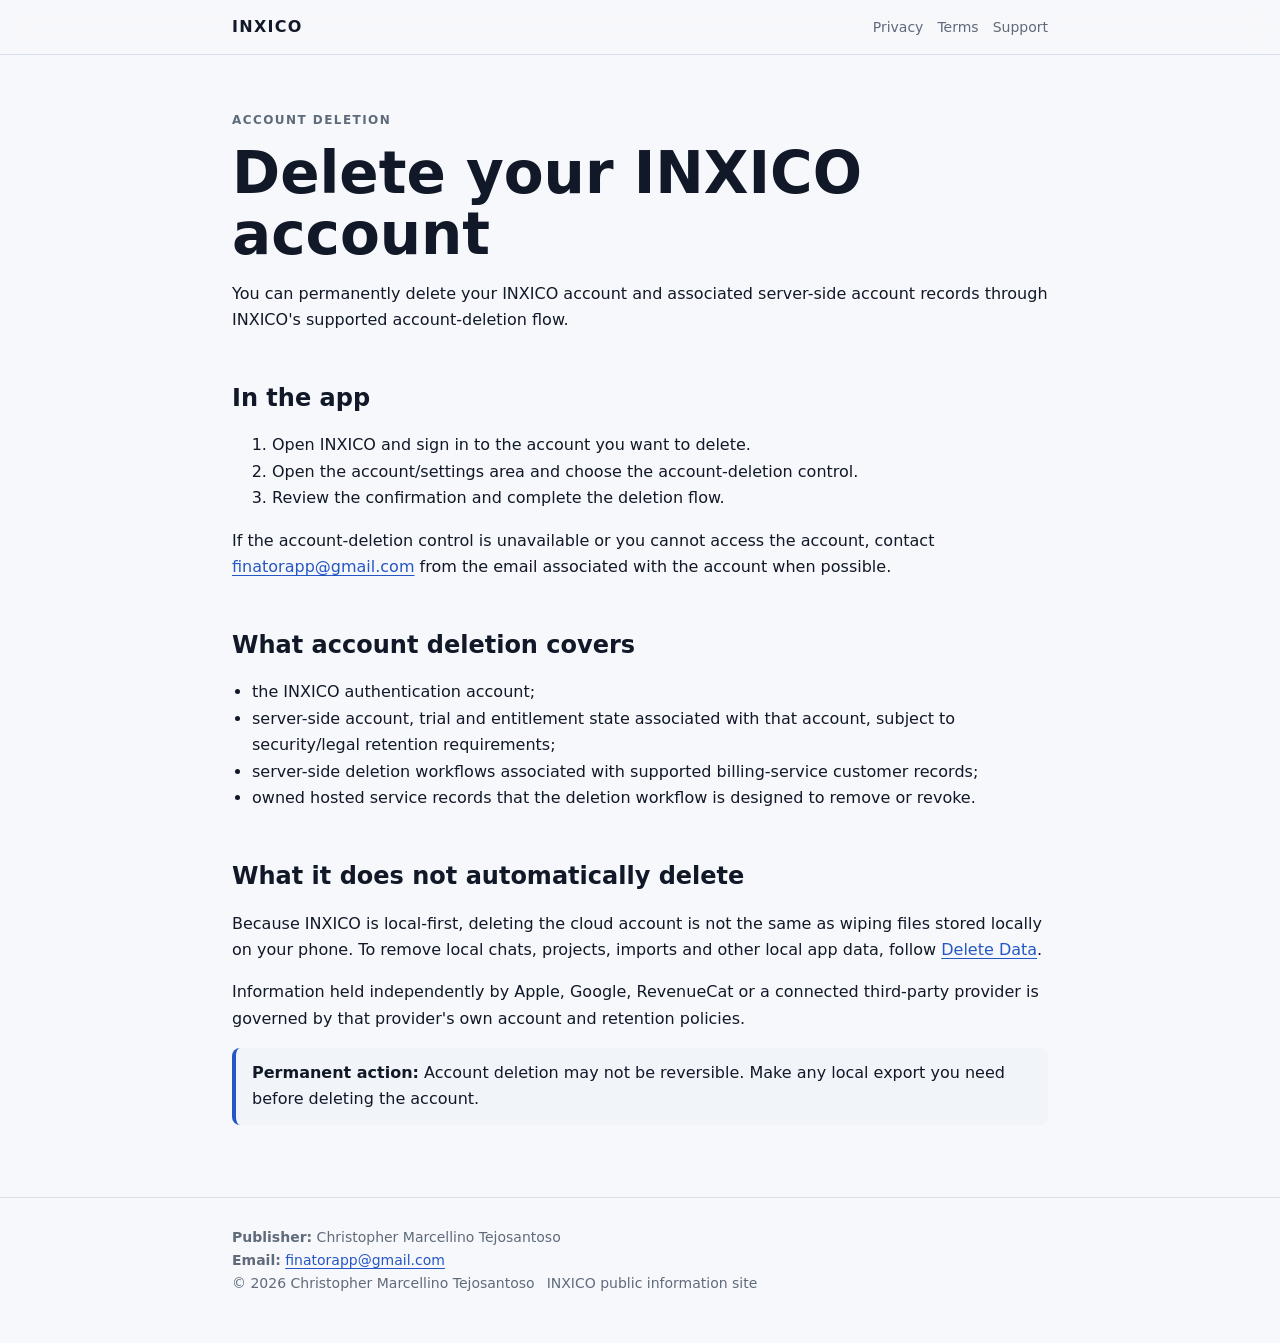
==== delete-account/index.html @ a3497cbc "Public site: add delete-account/index.html" ====
<!doctype html>
<html lang="en"><head><meta charset="utf-8"><meta name="viewport" content="width=device-width,initial-scale=1">
<meta name="color-scheme" content="light dark"><title>Delete Account — INXICO</title>
<link rel="stylesheet" href="https://christophermarcellino.github.io/INXICO-Public/assets/style.css"></head><body>
<header><div class="nav"><a class="brand" href="https://christophermarcellino.github.io/INXICO-Public/">INXICO</a><nav>
<a href="https://christophermarcellino.github.io/INXICO-Public/privacy/">Privacy</a><a href="https://christophermarcellino.github.io/INXICO-Public/terms/">Terms</a><a href="https://christophermarcellino.github.io/INXICO-Public/support/">Support</a>
</nav></div></header><main>
<div class="eyebrow">Account deletion</div><h1>Delete your INXICO account</h1>
<p>You can permanently delete your INXICO account and associated server-side account records through INXICO's supported account-deletion flow.</p>
<h2>In the app</h2>
<ol><li>Open INXICO and sign in to the account you want to delete.</li><li>Open the account/settings area and choose the account-deletion control.</li><li>Review the confirmation and complete the deletion flow.</li></ol>
<p>If the account-deletion control is unavailable or you cannot access the account, contact <a href="mailto:finatorapp@gmail.com">finatorapp@gmail.com</a> from the email associated with the account when possible.</p>
<h2>What account deletion covers</h2>
<ul><li>the INXICO authentication account;</li><li>server-side account, trial and entitlement state associated with that account, subject to security/legal retention requirements;</li><li>server-side deletion workflows associated with supported billing-service customer records;</li><li>owned hosted service records that the deletion workflow is designed to remove or revoke.</li></ul>
<h2>What it does not automatically delete</h2>
<p>Because INXICO is local-first, deleting the cloud account is not the same as wiping files stored locally on your phone. To remove local chats, projects, imports and other local app data, follow <a href="https://christophermarcellino.github.io/INXICO-Public/delete-data/">Delete Data</a>.</p>
<p>Information held independently by Apple, Google, RevenueCat or a connected third-party provider is governed by that provider's own account and retention policies.</p>
<div class="notice"><strong>Permanent action:</strong> Account deletion may not be reversible. Make any local export you need before deleting the account.</div>
</main><footer><div class="footer">
<div><strong>Publisher:</strong> Christopher Marcellino Tejosantoso</div>
<div><strong>Email:</strong> <a href="mailto:finatorapp@gmail.com">finatorapp@gmail.com</a></div>
<div class="meta"><span>© 2026 Christopher Marcellino Tejosantoso</span><span>INXICO public information site</span></div>
</div></footer></body></html>
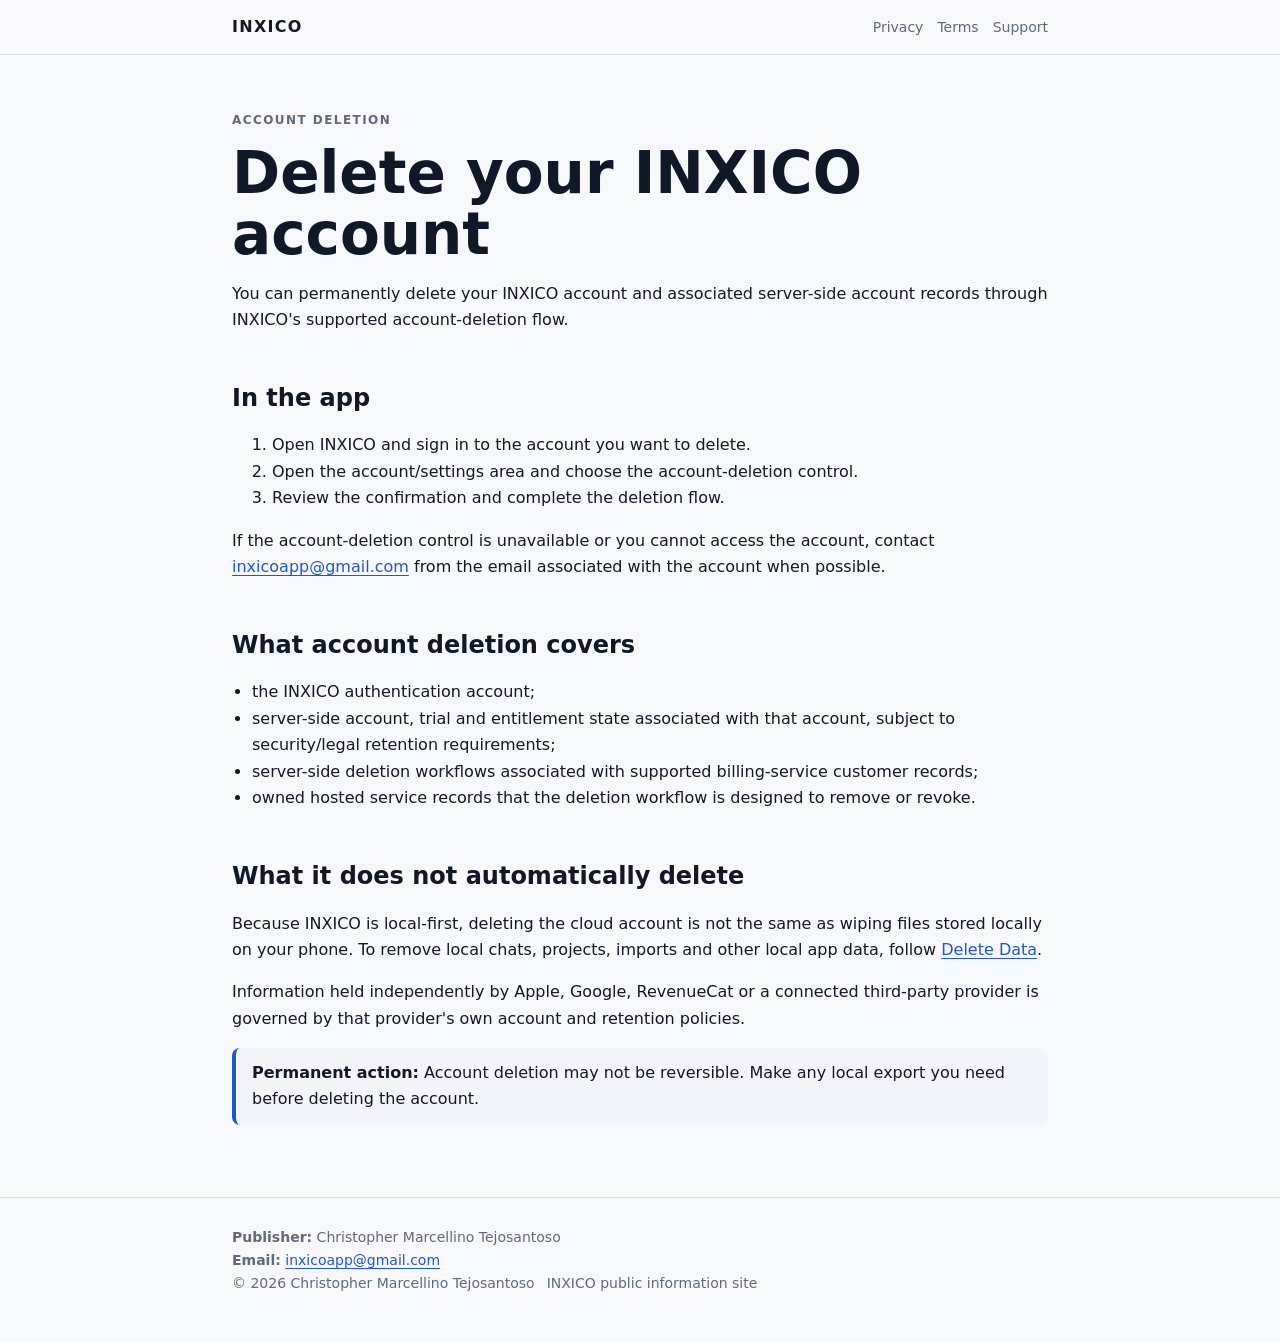
==== commit a65d285e: "Public site: update INXICO contact email in delete-account/index.html" ====
--- a/delete-account/index.html
+++ b/delete-account/index.html
@@ -9,7 +9,7 @@
 <p>You can permanently delete your INXICO account and associated server-side account records through INXICO's supported account-deletion flow.</p>
 <h2>In the app</h2>
 <ol><li>Open INXICO and sign in to the account you want to delete.</li><li>Open the account/settings area and choose the account-deletion control.</li><li>Review the confirmation and complete the deletion flow.</li></ol>
-<p>If the account-deletion control is unavailable or you cannot access the account, contact <a href="mailto:finatorapp@gmail.com">finatorapp@gmail.com</a> from the email associated with the account when possible.</p>
+<p>If the account-deletion control is unavailable or you cannot access the account, contact <a href="mailto:inxicoapp@gmail.com">inxicoapp@gmail.com</a> from the email associated with the account when possible.</p>
 <h2>What account deletion covers</h2>
 <ul><li>the INXICO authentication account;</li><li>server-side account, trial and entitlement state associated with that account, subject to security/legal retention requirements;</li><li>server-side deletion workflows associated with supported billing-service customer records;</li><li>owned hosted service records that the deletion workflow is designed to remove or revoke.</li></ul>
 <h2>What it does not automatically delete</h2>
@@ -18,6 +18,6 @@
 <div class="notice"><strong>Permanent action:</strong> Account deletion may not be reversible. Make any local export you need before deleting the account.</div>
 </main><footer><div class="footer">
 <div><strong>Publisher:</strong> Christopher Marcellino Tejosantoso</div>
-<div><strong>Email:</strong> <a href="mailto:finatorapp@gmail.com">finatorapp@gmail.com</a></div>
+<div><strong>Email:</strong> <a href="mailto:inxicoapp@gmail.com">inxicoapp@gmail.com</a></div>
 <div class="meta"><span>© 2026 Christopher Marcellino Tejosantoso</span><span>INXICO public information site</span></div>
 </div></footer></body></html>
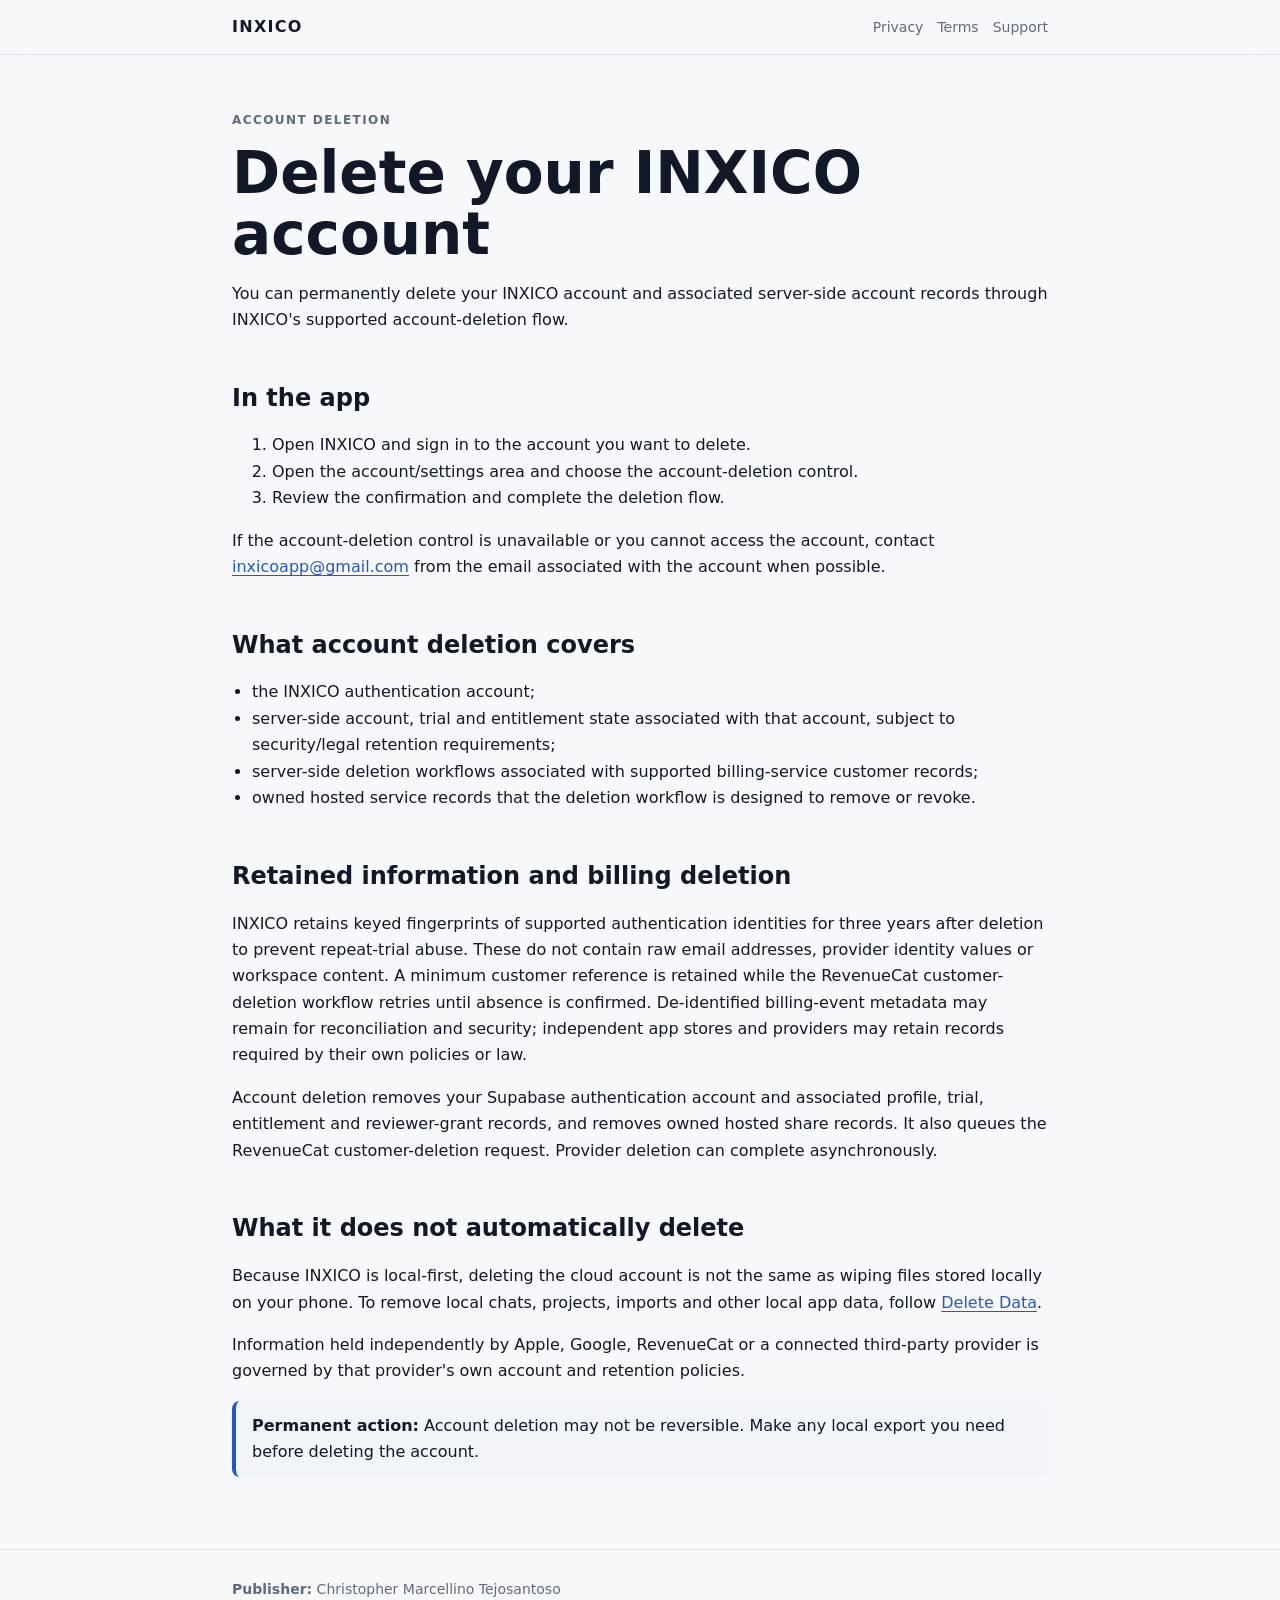
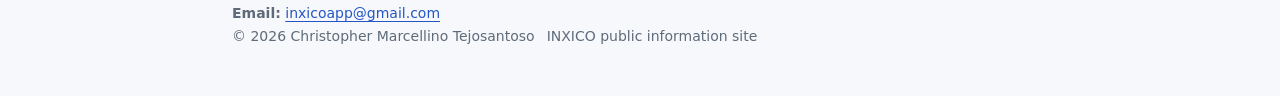
==== commit 578e6161: "Clarify privacy disclosures, deletion retention and trial terms" ====
--- a/delete-account/index.html
+++ b/delete-account/index.html
@@ -1,23 +1,26 @@
-<!doctype html>
-<html lang="en"><head><meta charset="utf-8"><meta name="viewport" content="width=device-width,initial-scale=1">
-<meta name="color-scheme" content="light dark"><title>Delete Account — INXICO</title>
-<link rel="stylesheet" href="https://christophermarcellino.github.io/INXICO-Public/assets/style.css"></head><body>
-<header><div class="nav"><a class="brand" href="https://christophermarcellino.github.io/INXICO-Public/">INXICO</a><nav>
-<a href="https://christophermarcellino.github.io/INXICO-Public/privacy/">Privacy</a><a href="https://christophermarcellino.github.io/INXICO-Public/terms/">Terms</a><a href="https://christophermarcellino.github.io/INXICO-Public/support/">Support</a>
-</nav></div></header><main>
-<div class="eyebrow">Account deletion</div><h1>Delete your INXICO account</h1>
-<p>You can permanently delete your INXICO account and associated server-side account records through INXICO's supported account-deletion flow.</p>
-<h2>In the app</h2>
-<ol><li>Open INXICO and sign in to the account you want to delete.</li><li>Open the account/settings area and choose the account-deletion control.</li><li>Review the confirmation and complete the deletion flow.</li></ol>
-<p>If the account-deletion control is unavailable or you cannot access the account, contact <a href="mailto:inxicoapp@gmail.com">inxicoapp@gmail.com</a> from the email associated with the account when possible.</p>
-<h2>What account deletion covers</h2>
-<ul><li>the INXICO authentication account;</li><li>server-side account, trial and entitlement state associated with that account, subject to security/legal retention requirements;</li><li>server-side deletion workflows associated with supported billing-service customer records;</li><li>owned hosted service records that the deletion workflow is designed to remove or revoke.</li></ul>
-<h2>What it does not automatically delete</h2>
-<p>Because INXICO is local-first, deleting the cloud account is not the same as wiping files stored locally on your phone. To remove local chats, projects, imports and other local app data, follow <a href="https://christophermarcellino.github.io/INXICO-Public/delete-data/">Delete Data</a>.</p>
-<p>Information held independently by Apple, Google, RevenueCat or a connected third-party provider is governed by that provider's own account and retention policies.</p>
-<div class="notice"><strong>Permanent action:</strong> Account deletion may not be reversible. Make any local export you need before deleting the account.</div>
-</main><footer><div class="footer">
-<div><strong>Publisher:</strong> Christopher Marcellino Tejosantoso</div>
-<div><strong>Email:</strong> <a href="mailto:inxicoapp@gmail.com">inxicoapp@gmail.com</a></div>
-<div class="meta"><span>© 2026 Christopher Marcellino Tejosantoso</span><span>INXICO public information site</span></div>
+<!doctype html>
+<html lang="en"><head><meta charset="utf-8"><meta name="viewport" content="width=device-width,initial-scale=1">
+<meta name="color-scheme" content="light dark"><title>Delete Account — INXICO</title>
+<link rel="stylesheet" href="https://christophermarcellino.github.io/INXICO-Public/assets/style.css"></head><body>
+<header><div class="nav"><a class="brand" href="https://christophermarcellino.github.io/INXICO-Public/">INXICO</a><nav>
+<a href="https://christophermarcellino.github.io/INXICO-Public/privacy/">Privacy</a><a href="https://christophermarcellino.github.io/INXICO-Public/terms/">Terms</a><a href="https://christophermarcellino.github.io/INXICO-Public/support/">Support</a>
+</nav></div></header><main>
+<div class="eyebrow">Account deletion</div><h1>Delete your INXICO account</h1>
+<p>You can permanently delete your INXICO account and associated server-side account records through INXICO's supported account-deletion flow.</p>
+<h2>In the app</h2>
+<ol><li>Open INXICO and sign in to the account you want to delete.</li><li>Open the account/settings area and choose the account-deletion control.</li><li>Review the confirmation and complete the deletion flow.</li></ol>
+<p>If the account-deletion control is unavailable or you cannot access the account, contact <a href="mailto:inxicoapp@gmail.com">inxicoapp@gmail.com</a> from the email associated with the account when possible.</p>
+<h2>What account deletion covers</h2>
+<ul><li>the INXICO authentication account;</li><li>server-side account, trial and entitlement state associated with that account, subject to security/legal retention requirements;</li><li>server-side deletion workflows associated with supported billing-service customer records;</li><li>owned hosted service records that the deletion workflow is designed to remove or revoke.</li></ul>
+<h2>Retained information and billing deletion</h2>
+<p>INXICO retains keyed fingerprints of supported authentication identities for three years after deletion to prevent repeat-trial abuse. These do not contain raw email addresses, provider identity values or workspace content. A minimum customer reference is retained while the RevenueCat customer-deletion workflow retries until absence is confirmed. De-identified billing-event metadata may remain for reconciliation and security; independent app stores and providers may retain records required by their own policies or law.</p>
+<p>Account deletion removes your Supabase authentication account and associated profile, trial, entitlement and reviewer-grant records, and removes owned hosted share records. It also queues the RevenueCat customer-deletion request. Provider deletion can complete asynchronously.</p>
+<h2>What it does not automatically delete</h2>
+<p>Because INXICO is local-first, deleting the cloud account is not the same as wiping files stored locally on your phone. To remove local chats, projects, imports and other local app data, follow <a href="https://christophermarcellino.github.io/INXICO-Public/delete-data/">Delete Data</a>.</p>
+<p>Information held independently by Apple, Google, RevenueCat or a connected third-party provider is governed by that provider's own account and retention policies.</p>
+<div class="notice"><strong>Permanent action:</strong> Account deletion may not be reversible. Make any local export you need before deleting the account.</div>
+</main><footer><div class="footer">
+<div><strong>Publisher:</strong> Christopher Marcellino Tejosantoso</div>
+<div><strong>Email:</strong> <a href="mailto:inxicoapp@gmail.com">inxicoapp@gmail.com</a></div>
+<div class="meta"><span>© 2026 Christopher Marcellino Tejosantoso</span><span>INXICO public information site</span></div>
 </div></footer></body></html>
